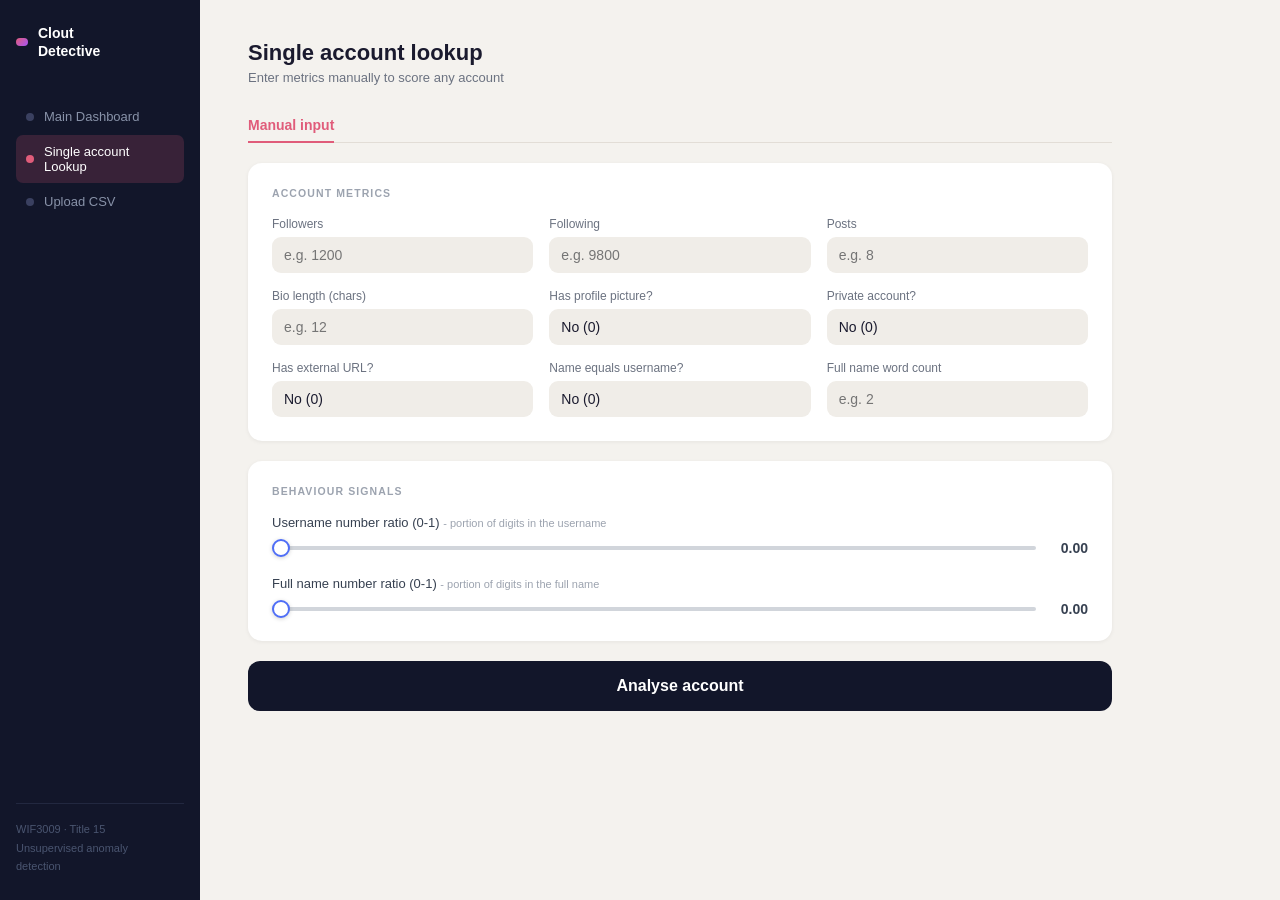
==== frontend/index.html @ 2154b152 "Adding LLM agent." ====
<!DOCTYPE html>
<html lang="en">
<head>
  <meta charset="UTF-8" />
  <meta http-equiv="refresh" content="0; url=web/template/dashboard2.html" />
  <title>Clout Detective</title>
</head>
<body>
  <p>Redirecting to dashboard...</p>
</body>
</html>
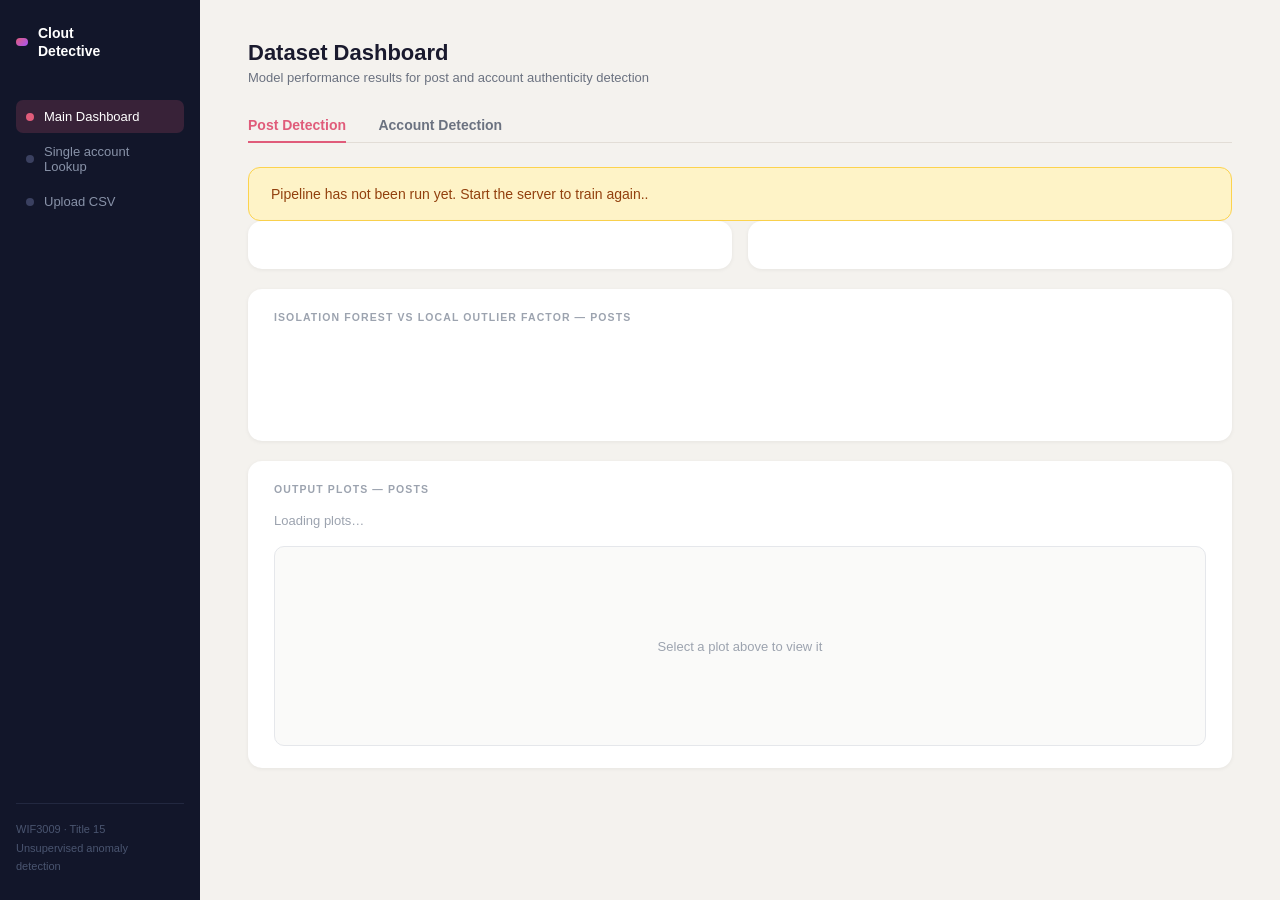
==== commit 8b902110: "Adding Dashboard 1 page." ====
--- a/frontend/index.html
+++ b/frontend/index.html
@@ -2,7 +2,7 @@
 <html lang="en">
 <head>
   <meta charset="UTF-8" />
-  <meta http-equiv="refresh" content="0; url=web/template/dashboard2.html" />
+  <meta http-equiv="refresh" content="0; url=web/template/dashboard1.html" />
   <title>Clout Detective</title>
 </head>
 <body>
